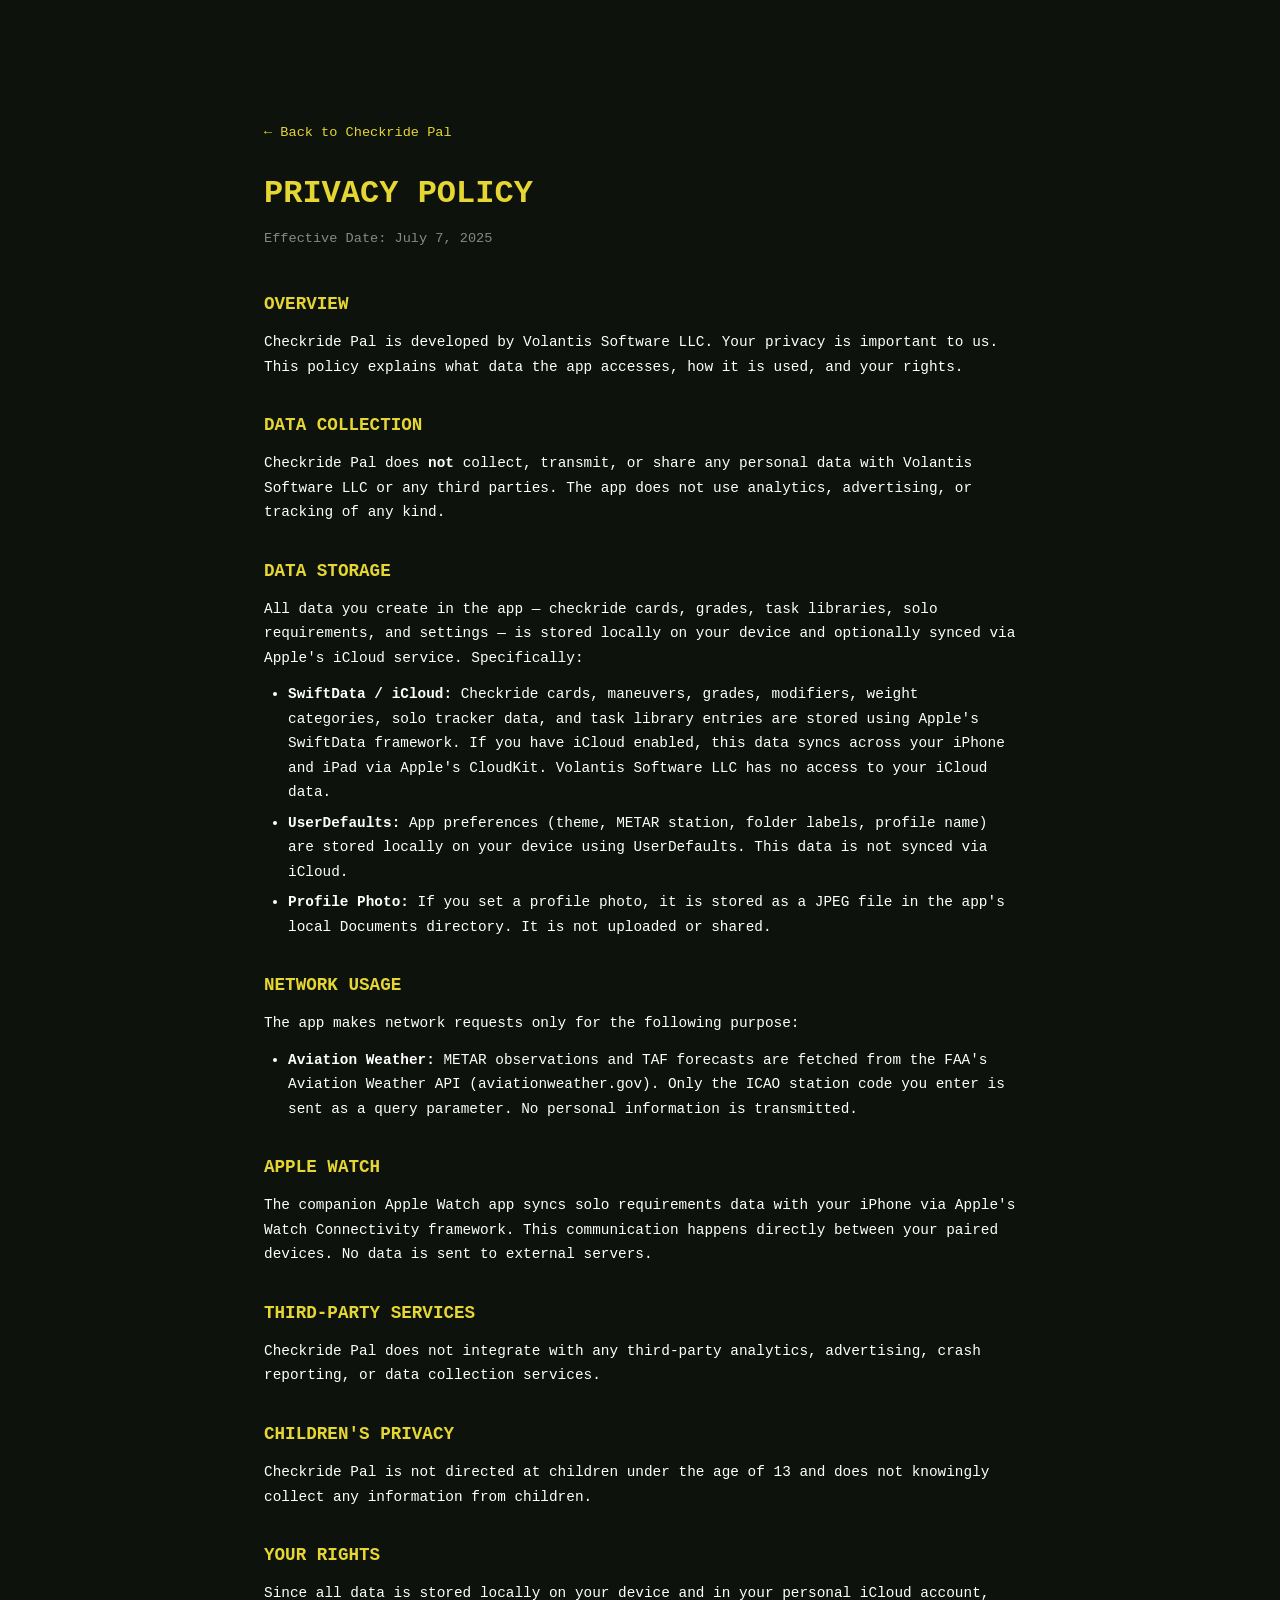
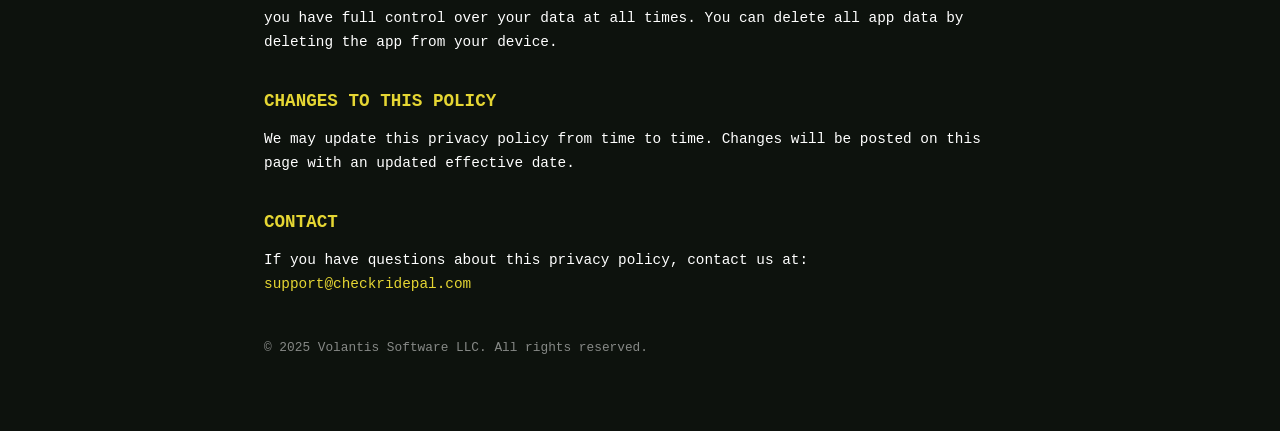
==== privacy.html @ 9be0ab86 "Add privacy policy page, update iOS version and copyright - Add privacy.html with full privacy polic" ====
<!DOCTYPE html>
<html lang="en">
<head>
    <meta charset="UTF-8">
    <meta name="viewport" content="width=device-width, initial-scale=1.0">
    <title>Privacy Policy — Checkride Pal</title>
    <link rel="stylesheet" href="styles.css">
    <link rel="icon" type="image/png" sizes="32x32" href="assets/favicon-32.png">
    <style>
        .privacy-container {
            max-width: 800px;
            margin: 0 auto;
            padding: 120px 24px 60px;
        }
        .privacy-container h1 {
            font-family: var(--font-mono);
            font-size: 2rem;
            color: var(--accent-gold);
            text-transform: uppercase;
            margin-bottom: 8px;
        }
        .privacy-container .effective-date {
            font-family: var(--font-mono);
            font-size: 0.85rem;
            color: var(--text-secondary);
            margin-bottom: 40px;
        }
        .privacy-container h2 {
            font-family: var(--font-mono);
            font-size: 1.1rem;
            color: var(--accent-gold);
            text-transform: uppercase;
            margin-top: 32px;
            margin-bottom: 12px;
        }
        .privacy-container p,
        .privacy-container li {
            font-family: var(--font-mono);
            font-size: 0.9rem;
            color: var(--text-primary);
            line-height: 1.7;
            margin-bottom: 12px;
        }
        .privacy-container ul {
            padding-left: 24px;
            margin-bottom: 16px;
        }
        .privacy-container li {
            margin-bottom: 6px;
        }
        .privacy-container a {
            color: var(--accent-gold);
            text-decoration: none;
        }
        .privacy-container a:hover {
            text-decoration: underline;
        }
        .back-link {
            display: inline-block;
            margin-bottom: 24px;
            font-family: var(--font-mono);
            font-size: 0.85rem;
            color: var(--accent-gold);
            text-decoration: none;
        }
        .back-link:hover {
            text-decoration: underline;
        }
    </style>
</head>
<body>
    <div class="privacy-container">
        <a href="index.html" class="back-link">&larr; Back to Checkride Pal</a>
        <h1>Privacy Policy</h1>
        <p class="effective-date">Effective Date: July 7, 2025</p>

        <h2>Overview</h2>
        <p>Checkride Pal is developed by Volantis Software LLC. Your privacy is important to us. This policy explains what data the app accesses, how it is used, and your rights.</p>

        <h2>Data Collection</h2>
        <p>Checkride Pal does <strong>not</strong> collect, transmit, or share any personal data with Volantis Software LLC or any third parties. The app does not use analytics, advertising, or tracking of any kind.</p>

        <h2>Data Storage</h2>
        <p>All data you create in the app — checkride cards, grades, task libraries, solo requirements, and settings — is stored locally on your device and optionally synced via Apple's iCloud service. Specifically:</p>
        <ul>
            <li><strong>SwiftData / iCloud:</strong> Checkride cards, maneuvers, grades, modifiers, weight categories, solo tracker data, and task library entries are stored using Apple's SwiftData framework. If you have iCloud enabled, this data syncs across your iPhone and iPad via Apple's CloudKit. Volantis Software LLC has no access to your iCloud data.</li>
            <li><strong>UserDefaults:</strong> App preferences (theme, METAR station, folder labels, profile name) are stored locally on your device using UserDefaults. This data is not synced via iCloud.</li>
            <li><strong>Profile Photo:</strong> If you set a profile photo, it is stored as a JPEG file in the app's local Documents directory. It is not uploaded or shared.</li>
        </ul>

        <h2>Network Usage</h2>
        <p>The app makes network requests only for the following purpose:</p>
        <ul>
            <li><strong>Aviation Weather:</strong> METAR observations and TAF forecasts are fetched from the FAA's Aviation Weather API (aviationweather.gov). Only the ICAO station code you enter is sent as a query parameter. No personal information is transmitted.</li>
        </ul>

        <h2>Apple Watch</h2>
        <p>The companion Apple Watch app syncs solo requirements data with your iPhone via Apple's Watch Connectivity framework. This communication happens directly between your paired devices. No data is sent to external servers.</p>

        <h2>Third-Party Services</h2>
        <p>Checkride Pal does not integrate with any third-party analytics, advertising, crash reporting, or data collection services.</p>

        <h2>Children's Privacy</h2>
        <p>Checkride Pal is not directed at children under the age of 13 and does not knowingly collect any information from children.</p>

        <h2>Your Rights</h2>
        <p>Since all data is stored locally on your device and in your personal iCloud account, you have full control over your data at all times. You can delete all app data by deleting the app from your device.</p>

        <h2>Changes to This Policy</h2>
        <p>We may update this privacy policy from time to time. Changes will be posted on this page with an updated effective date.</p>

        <h2>Contact</h2>
        <p>If you have questions about this privacy policy, contact us at:<br>
        <a href="mailto:support@checkridepal.com">support@checkridepal.com</a></p>

        <p style="margin-top: 40px; color: var(--text-secondary); font-size: 0.8rem;">&copy; 2025 Volantis Software LLC. All rights reserved.</p>
    </div>
</body>
</html>
---- styles.css ----
/* ============================================
   CHECKRIDE PAL — Website Styles
   Military Aviation Theme
   ============================================ */

/* --- CSS Custom Properties --- */
:root {
    --bg-primary: #0D120D;
    --bg-card: #141F14;
    --bg-card-hover: #1a2a1a;
    --accent-gold: #E5D633;
    --accent-gold-dim: rgba(229, 214, 51, 0.15);
    --accent-gold-border: rgba(229, 214, 51, 0.3);
    --border: #1F2E1F;
    --border-light: #2a3d2a;
    --text-primary: #FFFFFF;
    --text-secondary: rgba(255, 255, 255, 0.5);
    --text-tertiary: rgba(255, 255, 255, 0.3);
    --success: #40BF40;
    --critical: #D92626;
    --olive-drab: #4D5C48;
    --aluminum: #A5ADAA;
    --font-mono: 'SF Mono', 'Fira Code', 'Cascadia Code', 'Courier New', monospace;
    --nav-height: 64px;
    --container-max: 1200px;
    --radius: 8px;
    --radius-lg: 12px;
    --transition: 0.3s ease;
}

/* --- Reset & Base --- */
*,
*::before,
*::after {
    margin: 0;
    padding: 0;
    box-sizing: border-box;
}

html {
    scroll-behavior: smooth;
    scroll-padding-top: var(--nav-height);
}

body {
    font-family: var(--font-mono);
    background-color: var(--bg-primary);
    color: var(--text-primary);
    line-height: 1.6;
    -webkit-font-smoothing: antialiased;
    -moz-osx-font-smoothing: grayscale;
}

a {
    color: var(--accent-gold);
    text-decoration: none;
    transition: color var(--transition);
}

a:hover {
    color: #f0e85a;
}

img {
    max-width: 100%;
    height: auto;
}

.container {
    max-width: var(--container-max);
    margin: 0 auto;
    padding: 0 24px;
}

/* --- Navbar --- */
.navbar {
    position: fixed;
    top: 0;
    left: 0;
    right: 0;
    height: var(--nav-height);
    background: rgba(13, 18, 13, 0.92);
    backdrop-filter: blur(20px);
    -webkit-backdrop-filter: blur(20px);
    border-bottom: 1px solid var(--border);
    z-index: 1000;
    transition: background var(--transition);
}

.nav-container {
    max-width: var(--container-max);
    margin: 0 auto;
    padding: 0 24px;
    height: 100%;
    display: flex;
    align-items: center;
    justify-content: space-between;
}

.nav-logo {
    display: flex;
    align-items: center;
    gap: 10px;
    color: var(--accent-gold);
    font-weight: 700;
    font-size: 1rem;
    letter-spacing: 2px;
}

.nav-icon {
    width: 36px;
    height: 36px;
    border-radius: 8px;
}

.nav-links {
    display: flex;
    align-items: center;
    gap: 32px;
    list-style: none;
}

.nav-links a {
    color: var(--text-secondary);
    font-size: 0.75rem;
    font-weight: 600;
    letter-spacing: 1.5px;
    transition: color var(--transition);
    position: relative;
}

.nav-links a::after {
    content: '';
    position: absolute;
    bottom: -4px;
    left: 0;
    width: 0;
    height: 2px;
    background: var(--accent-gold);
    transition: width var(--transition);
}

.nav-links a:hover {
    color: var(--text-primary);
}

.nav-links a:hover::after {
    width: 100%;
}

.nav-cta {
    background: var(--accent-gold);
    color: #000 !important;
    padding: 8px 20px;
    border-radius: var(--radius);
    font-weight: 700;
}

.nav-cta::after {
    display: none !important;
}

.nav-cta:hover {
    background: #f0e85a;
    color: #000 !important;
}

/* Hamburger */
.nav-toggle {
    display: none;
    background: none;
    border: none;
    cursor: pointer;
    padding: 8px;
}

.hamburger {
    display: block;
    width: 24px;
    height: 2px;
    background: var(--text-primary);
    position: relative;
    transition: background var(--transition);
}

.hamburger::before,
.hamburger::after {
    content: '';
    position: absolute;
    left: 0;
    width: 24px;
    height: 2px;
    background: var(--text-primary);
    transition: transform var(--transition);
}

.hamburger::before {
    top: -7px;
}

.hamburger::after {
    top: 7px;
}

.nav-toggle.active .hamburger {
    background: transparent;
}

.nav-toggle.active .hamburger::before {
    transform: translateY(7px) rotate(45deg);
}

.nav-toggle.active .hamburger::after {
    transform: translateY(-7px) rotate(-45deg);
}

/* --- Hero Section --- */
.hero {
    min-height: 100vh;
    display: flex;
    align-items: center;
    position: relative;
    overflow: hidden;
    padding-top: var(--nav-height);
}

.hero-bg {
    position: absolute;
    inset: 0;
    background: radial-gradient(ellipse at 70% 50%, rgba(229, 214, 51, 0.06) 0%, transparent 60%),
                radial-gradient(ellipse at 30% 80%, rgba(64, 191, 64, 0.04) 0%, transparent 50%),
                linear-gradient(180deg, var(--bg-primary) 0%, #0a100a 100%);
}

.hero-content {
    position: relative;
    max-width: var(--container-max);
    margin: 0 auto;
    padding: 60px 24px;
    display: flex;
    align-items: center;
    gap: 60px;
    width: 100%;
}

.hero-text {
    flex: 1;
}

.hero-title {
    font-size: clamp(2.5rem, 6vw, 4.5rem);
    font-weight: 900;
    color: var(--accent-gold);
    letter-spacing: 4px;
    line-height: 1.1;
    margin-bottom: 8px;
}

.hero-subtitle {
    font-size: clamp(0.9rem, 2vw, 1.2rem);
    color: var(--aluminum);
    letter-spacing: 6px;
    font-weight: 500;
    margin-bottom: 24px;
}

.hero-description {
    font-size: clamp(0.95rem, 1.5vw, 1.15rem);
    color: var(--text-secondary);
    max-width: 520px;
    line-height: 1.8;
    margin-bottom: 36px;
}

.hero-buttons {
    margin-bottom: 32px;
}

.hero-badges {
    display: flex;
    flex-wrap: wrap;
    gap: 10px;
}

.badge {
    background: var(--accent-gold-dim);
    color: var(--accent-gold);
    padding: 6px 14px;
    border-radius: 20px;
    font-size: 0.7rem;
    font-weight: 600;
    letter-spacing: 1px;
    border: 1px solid var(--accent-gold-border);
}

.hero-image {
    flex: 0 0 auto;
}

.mascot {
    width: 360px;
    height: 360px;
    object-fit: contain;
    filter: drop-shadow(0 20px 60px rgba(229, 214, 51, 0.15));
    animation: float 6s ease-in-out infinite;
}

@keyframes float {
    0%, 100% { transform: translateY(0); }
    50% { transform: translateY(-15px); }
}

/* --- Buttons --- */
.btn {
    display: inline-flex;
    align-items: center;
    gap: 10px;
    padding: 14px 28px;
    border-radius: var(--radius);
    font-family: var(--font-mono);
    font-size: 0.85rem;
    font-weight: 700;
    letter-spacing: 1px;
    cursor: pointer;
    transition: all var(--transition);
    border: none;
    text-decoration: none;
}

.btn-primary {
    background: var(--accent-gold);
    color: #000;
}

.btn-primary:hover {
    background: #f0e85a;
    color: #000;
    transform: translateY(-2px);
    box-shadow: 0 8px 30px rgba(229, 214, 51, 0.25);
}

.btn-large {
    padding: 18px 36px;
    font-size: 1rem;
}

.apple-icon {
    width: 20px;
    height: 20px;
}

.btn-large .apple-icon {
    width: 22px;
    height: 22px;
}

/* --- Section Common --- */
.section-title {
    font-size: clamp(1.5rem, 3vw, 2.2rem);
    font-weight: 900;
    color: var(--accent-gold);
    letter-spacing: 4px;
    text-align: center;
    margin-bottom: 12px;
}

.section-subtitle {
    font-size: clamp(0.85rem, 1.2vw, 1rem);
    color: var(--text-secondary);
    text-align: center;
    max-width: 600px;
    margin: 0 auto 60px;
    line-height: 1.7;
}

/* --- Features Section --- */
.features {
    padding: 120px 0;
    background: linear-gradient(180deg, var(--bg-primary) 0%, #0a100a 50%, var(--bg-primary) 100%);
}

.features-grid {
    display: grid;
    grid-template-columns: repeat(5, 1fr);
    gap: 20px;
}

.feature-card {
    background: var(--bg-card);
    border: 1px solid var(--border);
    border-radius: var(--radius-lg);
    padding: 32px 24px;
    transition: all var(--transition);
    position: relative;
    overflow: hidden;
}

.feature-card::before {
    content: '';
    position: absolute;
    top: 0;
    left: 0;
    right: 0;
    height: 2px;
    background: var(--accent-gold);
    transform: scaleX(0);
    transition: transform var(--transition);
}

.feature-card:hover {
    border-color: var(--accent-gold-border);
    background: var(--bg-card-hover);
    transform: translateY(-4px);
}

.feature-card:hover::before {
    transform: scaleX(1);
}

.feature-emoji {
    font-size: 2.5rem;
    display: block;
    margin-bottom: 16px;
}

.feature-card h3 {
    font-size: 0.9rem;
    font-weight: 700;
    color: var(--text-primary);
    letter-spacing: 1px;
    text-transform: uppercase;
    margin-bottom: 12px;
}

.feature-card p {
    font-size: 0.8rem;
    color: var(--text-secondary);
    line-height: 1.7;
}

/* --- How It Works --- */
.how-it-works {
    padding: 120px 0;
}

.steps {
    display: flex;
    align-items: flex-start;
    justify-content: center;
    gap: 0;
    max-width: 1000px;
    margin: 0 auto;
}

.step {
    flex: 1;
    text-align: center;
    padding: 0 24px;
    position: relative;
}

.step-number {
    font-size: 3rem;
    font-weight: 900;
    color: var(--accent-gold);
    opacity: 0.2;
    line-height: 1;
    margin-bottom: 12px;
}

.step-icon {
    font-size: 3rem;
    margin-bottom: 20px;
    display: block;
}

.step h3 {
    font-size: 0.85rem;
    font-weight: 700;
    letter-spacing: 2px;
    color: var(--text-primary);
    margin-bottom: 16px;
}

.step p {
    font-size: 0.8rem;
    color: var(--text-secondary);
    line-height: 1.7;
}

.step-connector {
    flex: 0 0 60px;
    height: 2px;
    background: linear-gradient(90deg, var(--accent-gold-border), var(--accent-gold), var(--accent-gold-border));
    margin-top: 100px;
    position: relative;
}

.step-connector::after {
    content: '▸';
    position: absolute;
    right: -8px;
    top: -10px;
    color: var(--accent-gold);
    font-size: 1.2rem;
}

/* --- Screenshots Section --- */
.screenshots {
    padding: 120px 0;
    background: linear-gradient(180deg, var(--bg-primary) 0%, #0a100a 50%, var(--bg-primary) 100%);
    overflow: hidden;
}

.screenshots-row {
    display: flex;
    justify-content: center;
    align-items: flex-end;
    gap: 20px;
    max-width: 1300px;
    margin: 0 auto;
    padding: 0 24px;
}

.screenshot-item {
    display: flex;
    flex-direction: column;
    align-items: center;
    gap: 16px;
    flex: 0 0 auto;
    width: 240px;
}

.screenshot-item--watch {
    width: 160px;
    background: var(--bg-card);
    padding: 12px;
    border-radius: 24px;
    border: 1px solid var(--border-light);
}

.screenshots-row--watch {
    margin-top: 40px;
}

.screenshot-img {
    width: 100%;
    height: auto;
    display: block;
    border-radius: 24px;
    border: 2px solid var(--border-light);
    box-shadow: 0 20px 60px rgba(0, 0, 0, 0.5);
    transition: transform var(--transition), box-shadow var(--transition);
}

.screenshot-item:hover .screenshot-img {
    transform: translateY(-8px);
    box-shadow: 0 30px 80px rgba(229, 214, 51, 0.12);
}

.screenshot-img--watch {
    border-radius: 16px;
    mix-blend-mode: lighten;
    border: none;
    box-shadow: none;
}

.screenshot-label {
    font-size: 0.75rem;
    color: var(--text-secondary);
    letter-spacing: 2px;
    font-weight: 600;
    text-align: center;
}

/* --- FAQ Section --- */
.faq {
    padding: 120px 0;
}

.faq-list {
    max-width: 750px;
    margin: 0 auto;
    display: flex;
    flex-direction: column;
    gap: 8px;
}

.faq-item {
    background: var(--bg-card);
    border: 1px solid var(--border);
    border-radius: var(--radius);
    overflow: hidden;
    transition: border-color var(--transition);
}

.faq-item:hover {
    border-color: var(--border-light);
}

.faq-item.active {
    border-color: var(--accent-gold-border);
}

.faq-question {
    width: 100%;
    display: flex;
    justify-content: space-between;
    align-items: center;
    padding: 20px 24px;
    background: none;
    border: none;
    color: var(--text-primary);
    font-family: var(--font-mono);
    font-size: 0.85rem;
    font-weight: 600;
    letter-spacing: 0.5px;
    cursor: pointer;
    text-align: left;
    transition: color var(--transition);
}

.faq-question:hover {
    color: var(--accent-gold);
}

.faq-chevron {
    font-size: 1rem;
    color: var(--accent-gold);
    transition: transform var(--transition);
    flex-shrink: 0;
    margin-left: 16px;
}

.faq-item.active .faq-chevron {
    transform: rotate(180deg);
}

.faq-answer {
    max-height: 0;
    overflow: hidden;
    transition: max-height 0.4s ease, padding 0.4s ease;
}

.faq-item.active .faq-answer {
    max-height: 300px;
}

.faq-answer p {
    padding: 0 24px 20px;
    font-size: 0.82rem;
    color: var(--text-secondary);
    line-height: 1.8;
}

.faq-answer a {
    color: var(--accent-gold);
}

/* --- Download CTA --- */
.download-cta {
    padding: 120px 0;
    background: radial-gradient(ellipse at center, rgba(229, 214, 51, 0.06) 0%, transparent 70%);
}

.cta-content {
    text-align: center;
    display: flex;
    flex-direction: column;
    align-items: center;
    gap: 20px;
}

.cta-icon {
    width: 100px;
    height: 100px;
    border-radius: 22px;
    box-shadow: 0 10px 40px rgba(229, 214, 51, 0.2);
}

.cta-content h2 {
    font-size: clamp(1.3rem, 2.5vw, 1.8rem);
    font-weight: 900;
    color: var(--text-primary);
    letter-spacing: 2px;
    max-width: 600px;
}

.cta-content p {
    font-size: 1rem;
    color: var(--text-secondary);
    margin-bottom: 12px;
}

/* --- Footer --- */
.footer {
    border-top: 1px solid var(--border);
    padding: 40px 0 24px;
}

.footer-content {
    display: flex;
    justify-content: space-between;
    align-items: center;
    margin-bottom: 32px;
}

.footer-brand {
    display: flex;
    align-items: center;
    gap: 14px;
}

.footer-icon {
    width: 44px;
    height: 44px;
    border-radius: 10px;
}

.footer-name {
    display: block;
    font-size: 0.85rem;
    font-weight: 700;
    color: var(--accent-gold);
    letter-spacing: 2px;
}

.footer-tagline {
    display: block;
    font-size: 0.7rem;
    color: var(--text-secondary);
    letter-spacing: 1px;
    margin-top: 2px;
}

.footer-links {
    display: flex;
    gap: 28px;
}

.footer-links a {
    color: var(--text-secondary);
    font-size: 0.75rem;
    font-weight: 600;
    letter-spacing: 1px;
    text-transform: uppercase;
}

.footer-links a:hover {
    color: var(--accent-gold);
}

.footer-bottom {
    border-top: 1px solid var(--border);
    padding-top: 20px;
    text-align: center;
}

.footer-bottom p {
    font-size: 0.7rem;
    color: var(--text-tertiary);
    letter-spacing: 1px;
}

/* --- Fade-in Animation --- */
.fade-in {
    opacity: 0;
    transform: translateY(24px);
    transition: opacity 0.6s ease, transform 0.6s ease;
}

.fade-in.visible {
    opacity: 1;
    transform: translateY(0);
}

/* --- Responsive --- */

/* Tablet */
@media (max-width: 1024px) {
    .features-grid {
        grid-template-columns: repeat(2, 1fr);
    }

    .screenshot-item {
        width: 220px;
    }

    .screenshot-item--watch {
        width: 150px;
    }

    .steps {
        flex-direction: column;
        align-items: center;
        gap: 32px;
    }

    .step-connector {
        width: 2px;
        height: 40px;
        flex: 0 0 40px;
        background: linear-gradient(180deg, var(--accent-gold-border), var(--accent-gold), var(--accent-gold-border));
        margin-top: 0;
    }

    .step-connector::after {
        content: '▾';
        right: -7px;
        top: auto;
        bottom: -12px;
    }
}

/* Mobile */
@media (max-width: 768px) {
    :root {
        --nav-height: 56px;
    }

    .nav-toggle {
        display: block;
    }

    .nav-links {
        position: fixed;
        top: var(--nav-height);
        left: 0;
        right: 0;
        background: rgba(13, 18, 13, 0.98);
        backdrop-filter: blur(20px);
        -webkit-backdrop-filter: blur(20px);
        flex-direction: column;
        padding: 24px;
        gap: 0;
        border-bottom: 1px solid var(--border);
        transform: translateY(-100%);
        opacity: 0;
        pointer-events: none;
        transition: transform var(--transition), opacity var(--transition);
    }

    .nav-links.open {
        transform: translateY(0);
        opacity: 1;
        pointer-events: all;
    }

    .nav-links li {
        width: 100%;
    }

    .nav-links a {
        display: block;
        padding: 14px 0;
        font-size: 0.85rem;
        border-bottom: 1px solid var(--border);
    }

    .nav-links a::after {
        display: none;
    }

    .nav-cta {
        text-align: center;
        margin-top: 8px;
    }

    .hero-content {
        flex-direction: column-reverse;
        text-align: center;
        padding: 40px 24px;
        gap: 32px;
    }

    .hero-description {
        margin-left: auto;
        margin-right: auto;
    }

    .hero-badges {
        justify-content: center;
    }

    .hero-buttons {
        display: flex;
        justify-content: center;
    }

    .mascot {
        width: 240px;
        height: 240px;
    }

    .features-grid {
        grid-template-columns: 1fr;
    }

    .screenshots-row {
        flex-wrap: wrap;
        gap: 20px;
    }

    .screenshot-item {
        width: 160px;
    }

    .screenshot-item--watch {
        width: 120px;
    }

    .footer-content {
        flex-direction: column;
        gap: 24px;
        text-align: center;
    }

    .footer-brand {
        flex-direction: column;
    }

    .footer-links {
        flex-wrap: wrap;
        justify-content: center;
        gap: 20px;
    }
}

/* Small mobile */
@media (max-width: 480px) {
    .hero-title {
        font-size: 2rem;
    }

    .hero-subtitle {
        letter-spacing: 3px;
    }

    .btn {
        padding: 12px 20px;
        font-size: 0.8rem;
    }

    .btn-large {
        padding: 14px 24px;
        font-size: 0.85rem;
    }

    .section-title {
        letter-spacing: 2px;
    }

    .screenshot-item {
        width: 140px;
    }

    .screenshot-item--watch {
        width: 110px;
    }

    .screenshot-img {
        border-radius: 16px;
    }
}
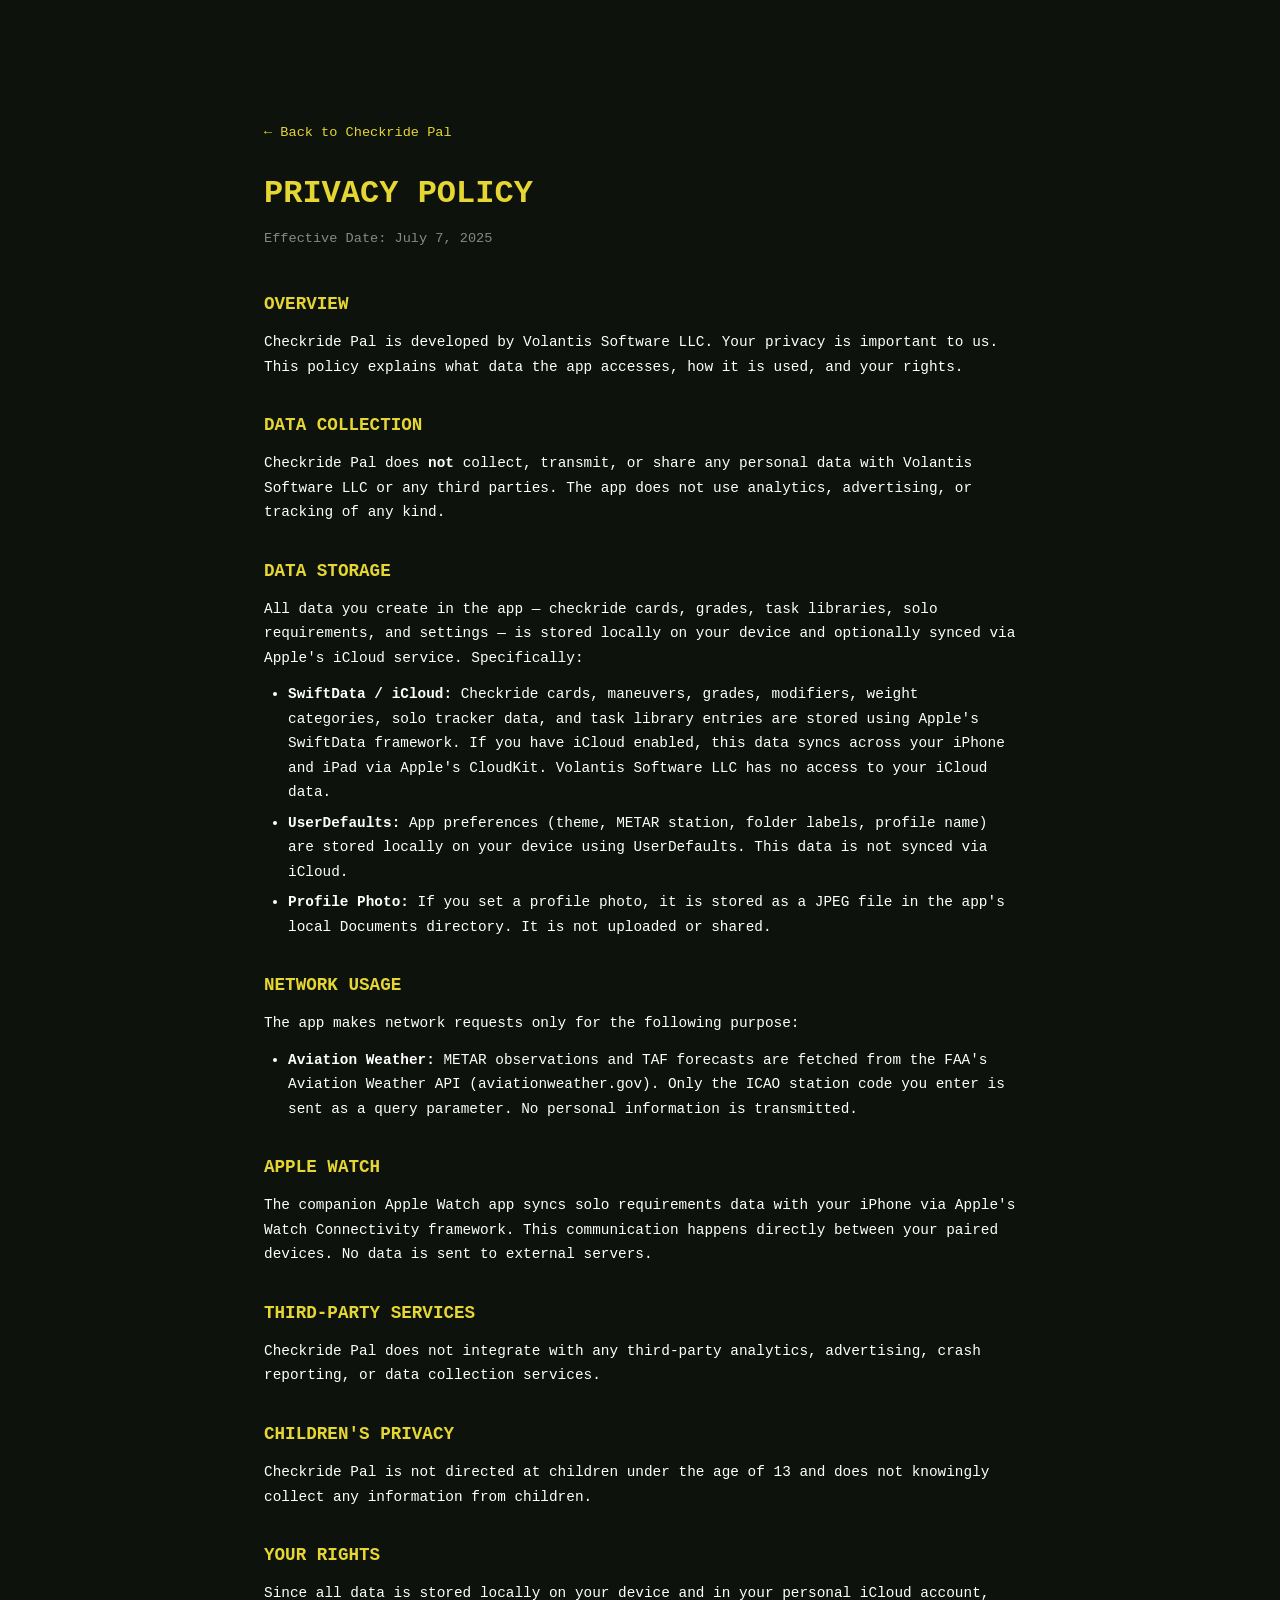
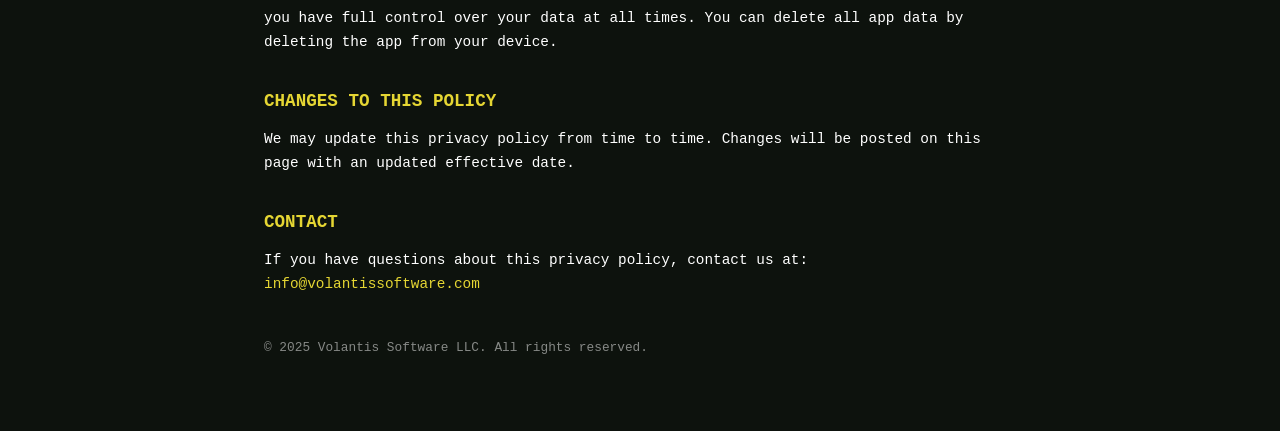
==== commit 19e182b7: "Update contact email to info@volantissoftware.com Co-Authored-By: Claude Opus 4.6 (1M context) <nore" ====
--- a/privacy.html
+++ b/privacy.html
@@ -111,7 +111,7 @@
 
         <h2>Contact</h2>
         <p>If you have questions about this privacy policy, contact us at:<br>
-        <a href="mailto:support@checkridepal.com">support@checkridepal.com</a></p>
+        <a href="mailto:info@volantissoftware.com">info@volantissoftware.com</a></p>
 
         <p style="margin-top: 40px; color: var(--text-secondary); font-size: 0.8rem;">&copy; 2025 Volantis Software LLC. All rights reserved.</p>
     </div>
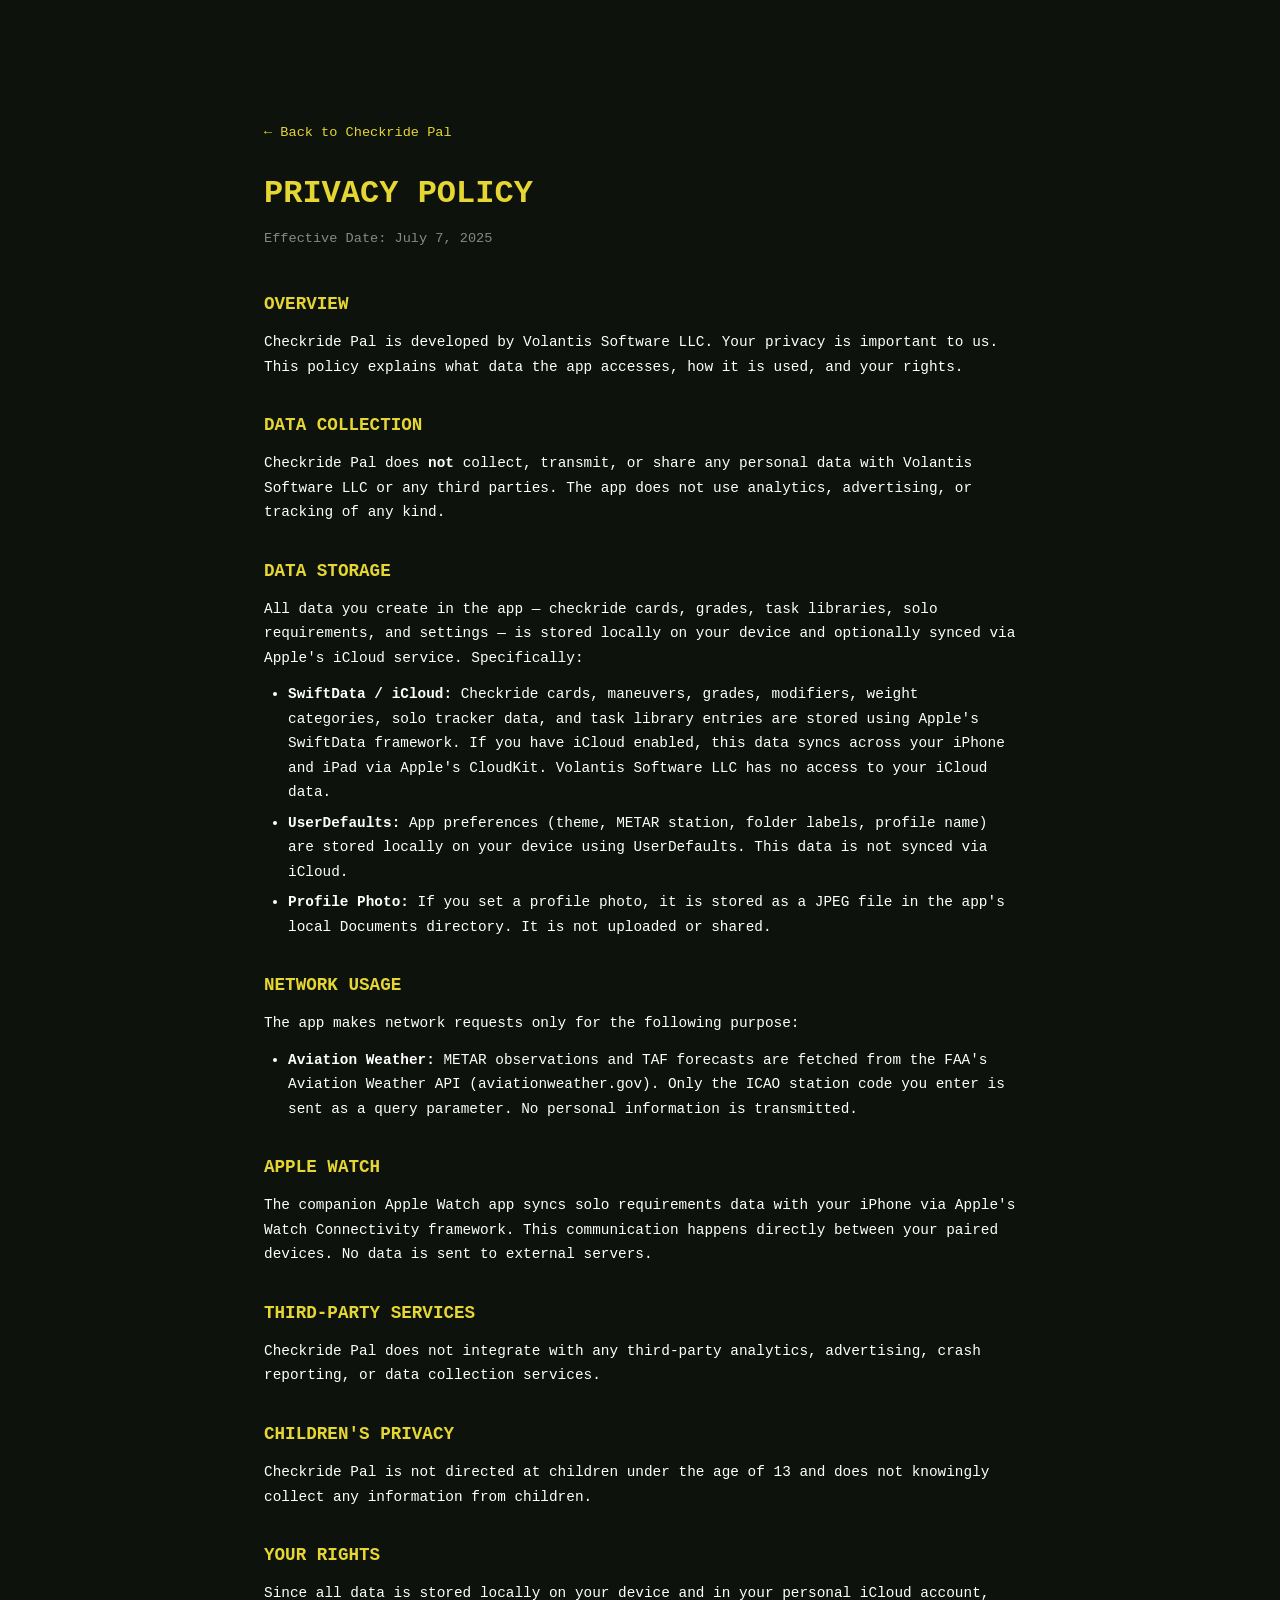
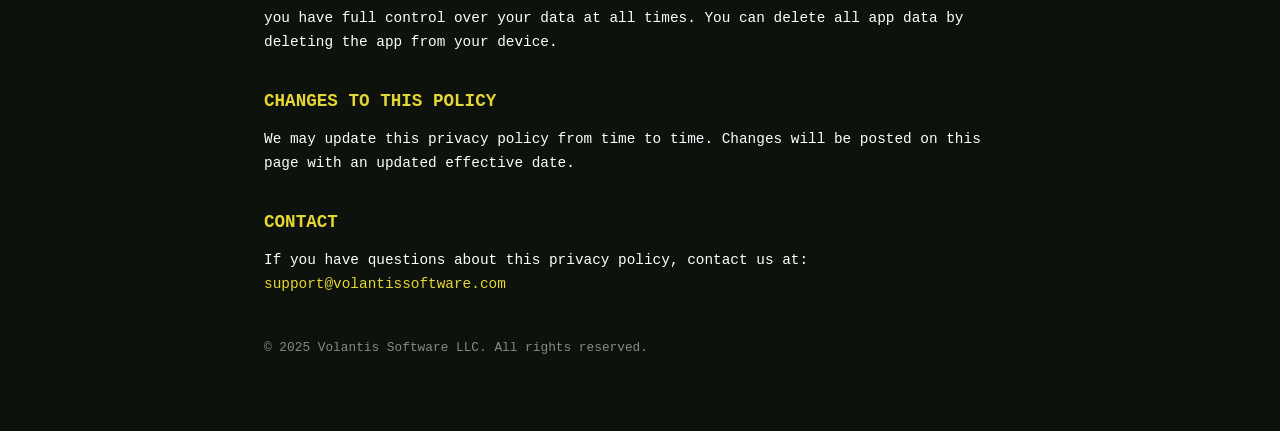
==== commit ec37f0e2: "Update contact email to support@volantissoftware.com Co-Authored-By: Claude Opus 4.6 (1M context) <n" ====
--- a/privacy.html
+++ b/privacy.html
@@ -111,7 +111,7 @@
 
         <h2>Contact</h2>
         <p>If you have questions about this privacy policy, contact us at:<br>
-        <a href="mailto:info@volantissoftware.com">info@volantissoftware.com</a></p>
+        <a href="mailto:support@volantissoftware.com">support@volantissoftware.com</a></p>
 
         <p style="margin-top: 40px; color: var(--text-secondary); font-size: 0.8rem;">&copy; 2025 Volantis Software LLC. All rights reserved.</p>
     </div>
